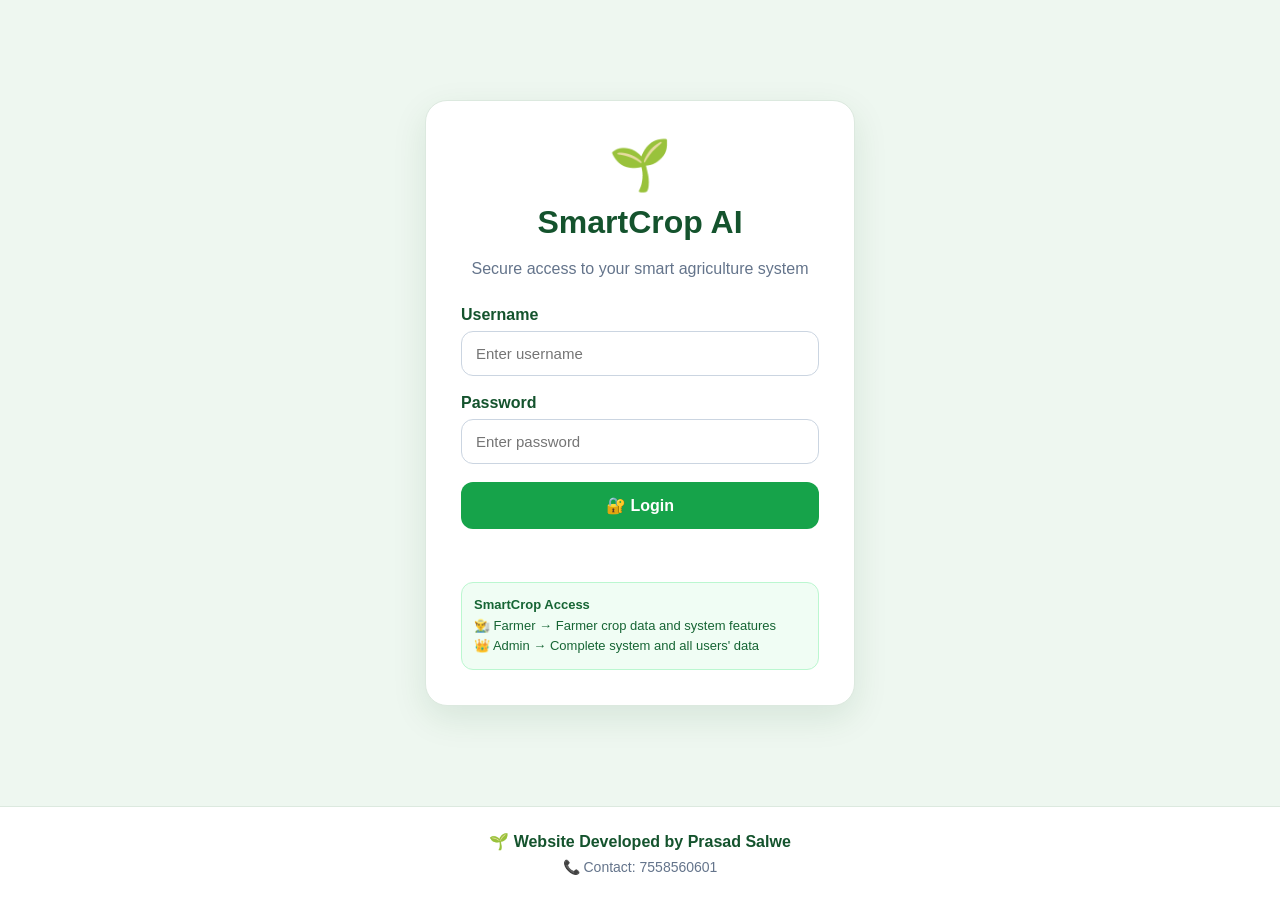
==== index.html @ 5cb2a94a "Add files via upload" ====
<!DOCTYPE html>
<html>

<head>

    <meta charset="UTF-8">

    <meta name="viewport"
          content="width=device-width, initial-scale=1.0">

    <title>SmartCrop AI</title>

    <link rel="stylesheet"
          href="style.css">


    <style>

        .home-hero {
            min-height: 520px;
            display: flex;
            align-items: center;
            justify-content: center;
            text-align: center;
            padding: 40px 20px;
        }

        .home-content {
            max-width: 850px;
        }

        .home-badge {
            display: inline-block;
            padding: 8px 14px;
            border-radius: 20px;
            background: #f0fdf4;
            border: 1px solid #bbf7d0;
            color: #166534;
            font-weight: bold;
            margin-bottom: 18px;
        }

        .home-content h1 {
            font-size: 56px;
            margin: 10px 0;
            color: #14532d;
        }

        .home-content h2 {
            font-size: 28px;
            margin: 15px 0;
            color: #166534;
        }

        .home-content p {
            max-width: 700px;
            margin: 0 auto 28px;
            color: #64748b;
            font-size: 17px;
            line-height: 1.7;
        }

        .home-actions {
            display: flex;
            justify-content: center;
            flex-wrap: wrap;
            gap: 12px;
        }

        .secondary-button {
            display: inline-block;
            padding: 12px 20px;
            border-radius: 12px;
            text-decoration: none;
            background: white;
            color: #166534;
            border: 1px solid #bbf7d0;
            font-weight: bold;
        }

        .secondary-button:hover {
            background: #f0fdf4;
        }

        .quick-section {
            width: 90%;
            max-width: 1100px;
            margin: 0 auto 70px;
        }

        .section-title {
            text-align: center;
            margin-bottom: 25px;
        }

        .section-title h2 {
            color: #14532d;
            margin-bottom: 8px;
        }

        .section-title p {
            color: #64748b;
        }

        .quick-cards {
            display: grid;
            grid-template-columns: repeat(3, 1fr);
            gap: 20px;
        }

        .quick-card {
            background: white;
            border: 1px solid #dce9df;
            border-radius: 20px;
            padding: 28px;
            text-align: center;
            box-shadow: 0 8px 25px rgba(0, 80, 30, 0.06);
        }

        .quick-icon {
            font-size: 42px;
            margin-bottom: 10px;
        }

        .quick-card h3 {
            color: #14532d;
        }

        .quick-card p {
            color: #64748b;
            line-height: 1.6;
        }

        .status-panel {
            width: 90%;
            max-width: 900px;
            margin: 0 auto 70px;
            background: white;
            border: 1px solid #dce9df;
            border-radius: 20px;
            padding: 25px;
            box-shadow: 0 8px 25px rgba(0, 80, 30, 0.06);
        }

        .status-grid {
            display: grid;
            grid-template-columns: repeat(4, 1fr);
            gap: 15px;
            margin-top: 20px;
        }

        .status-item {
            text-align: center;
            padding: 16px;
            background: #f8fff9;
            border-radius: 14px;
        }

        .status-item h3 {
            margin: 8px 0;
            color: #14532d;
        }

        .status-item p {
            margin: 0;
            color: #166534;
            font-weight: bold;
            font-size: 20px;
        }


        /* ================================
           USER INFO
        ================================= */

        .user-panel {
            display: flex;
            align-items: center;
            justify-content: flex-end;
            gap: 12px;
            padding: 10px 5%;
            background: #f8fff9;
            border-bottom: 1px solid #dce9df;
        }

        .user-info {
            display: flex;
            align-items: center;
            gap: 10px;
            color: #14532d;
            font-size: 14px;
        }

        .user-avatar {
            width: 38px;
            height: 38px;
            border-radius: 50%;
            background: #dcfce7;
            display: flex;
            align-items: center;
            justify-content: center;
            font-size: 20px;
        }

        .user-name {
            font-weight: bold;
        }

        .user-role {
            color: #64748b;
            font-size: 12px;
        }

        .logout-button {
            border: none;
            padding: 9px 15px;
            border-radius: 10px;
            background: #fee2e2;
            color: #b91c1c;
            font-weight: bold;
            cursor: pointer;
        }

        .logout-button:hover {
            background: #fecaca;
        }


        /* ================================
           ADMIN USER MANAGEMENT BUTTON
        ================================= */

        .admin-users-button {
            display: none;
            padding: 9px 15px;
            border-radius: 10px;
            background: #fff7d6;
            color: #805900;
            border: 1px solid #f3d36a;
            text-decoration: none;
            font-weight: bold;
            font-size: 14px;
        }

        .admin-users-button:hover {
            background: #ffefb0;
        }


        @media (max-width: 900px) {

            .quick-cards {
                grid-template-columns: 1fr;
            }

            .status-grid {
                grid-template-columns: repeat(2, 1fr);
            }

            .home-content h1 {
                font-size: 42px;
            }

            .user-panel {
                justify-content: center;
                flex-wrap: wrap;
            }

        }


        @media (max-width: 600px) {

            .status-grid {
                grid-template-columns: 1fr;
            }

        }

    </style>

</head>


<body>


    <!-- ================================
         NAVIGATION
    ================================= -->

    <nav>

        <div class="logo">
            🌱 SmartCrop AI
        </div>


        <div class="nav-links">

            <a href="index.html">
                Home
            </a>

            <a href="scanner.html">
                Crop Scanner
            </a>

            <a href="iot.html">
                IoT Monitoring
            </a>

            <a href="spraying.html">
                Spraying
            </a>

            <a href="analytics.html">
                Analytics
            </a>

            <a href="history.html">
                History
            </a>

            <a href="farmer-copilot.html">
                Farmer Copilot
            </a>

        </div>

    </nav>


    <!-- ================================
         LOGGED-IN USER PANEL
    ================================= -->

    <div class="user-panel">


        <div class="user-info">

            <div class="user-avatar"
                 id="userAvatar">
                👤
            </div>


            <div>

                <div
                    class="user-name"
                    id="userName"
                >
                    Loading...
                </div>


                <div
                    class="user-role"
                    id="userRole"
                >
                    Checking account...
                </div>

            </div>

        </div>


        <!-- ADMIN ONLY -->

        <a
            href="admin-users.html"
            id="adminUsersLink"
            class="admin-users-button"
        >
            👥 User Management
        </a>


        <button
            class="logout-button"
            onclick="logoutUser()"
        >
            🚪 Logout
        </button>

    </div>


    <!-- ================================
         HERO SECTION
    ================================= -->

    <section class="home-hero">

        <div class="home-content">


            <div class="home-badge">
                🌱 AI + IoT Smart Agriculture
            </div>


            <h1>
                SmartCrop AI
            </h1>


            <h2>
                Intelligent Crop Health Detection
                & Targeted Spraying
            </h2>


            <p>
                A smart agriculture system that combines
                AI-based crop health detection, IoT monitoring
                and targeted spraying to identify affected
                plants and support efficient crop management.
            </p>


            <div class="home-actions">

                <a
                    href="scanner.html"
                    class="button"
                >
                    📷 Scan Crop
                </a>


                <a
                    href="farmer-copilot.html"
                    class="secondary-button"
                >
                    🤖 Farmer Copilot
                </a>

            </div>

        </div>

    </section>


    <!-- ================================
         SMART AGRICULTURE TOOLS
    ================================= -->

    <section class="quick-section">


        <div class="section-title">

            <h2>
                🌾 Smart Agriculture Tools
            </h2>

            <p>
                Access the main SmartCrop AI modules.
            </p>

        </div>


        <div class="quick-cards">


            <!-- Scanner -->

            <div class="quick-card">

                <div class="quick-icon">
                    🤖
                </div>

                <h3>
                    AI Crop Scanner
                </h3>

                <p>
                    Upload a crop image and let SmartCrop AI
                    check whether the plant is healthy or
                    diseased.
                </p>

                <a
                    href="scanner.html"
                    class="secondary-button"
                >
                    Open Scanner
                </a>

            </div>


            <!-- IoT -->

            <div class="quick-card">

                <div class="quick-icon">
                    📡
                </div>

                <h3>
                    IoT Monitoring
                </h3>

                <p>
                    Monitor field conditions, machine status
                    and connected agriculture parameters.
                </p>

                <a
                    href="iot.html"
                    class="secondary-button"
                >
                    View IoT
                </a>

            </div>


            <!-- Spraying -->

            <div class="quick-card">

                <div class="quick-icon">
                    🎯
                </div>

                <h3>
                    Targeted Spraying
                </h3>

                <p>
                    Identify affected plants and manage
                    targeted spraying operations.
                </p>

                <a
                    href="spraying.html"
                    class="secondary-button"
                >
                    View Spraying
                </a>

            </div>


        </div>

    </section>


    <!-- ================================
         LIVE SUMMARY
    ================================= -->

    <section class="status-panel">


        <div class="section-title">

            <h2>
                📊 SmartCrop Summary
            </h2>

            <p id="summaryStatus">
                Loading latest system data...
            </p>

        </div>


        <div class="status-grid">


            <div class="status-item">

                <div>
                    🌱
                </div>

                <h3>
                    Scanned
                </h3>

                <p id="totalScanned">
                    --
                </p>

            </div>


            <div class="status-item">

                <div>
                    🟢
                </div>

                <h3>
                    Healthy
                </h3>

                <p id="healthyPlants">
                    --
                </p>

            </div>


            <div class="status-item">

                <div>
                    🔴
                </div>

                <h3>
                    Diseased
                </h3>

                <p id="diseasedPlants">
                    --
                </p>

            </div>


            <div class="status-item">

                <div>
                    💦
                </div>

                <h3>
                    Spray
                </h3>

                <p id="sprayOperations">
                    --
                </p>

            </div>


        </div>

    </section>


    <!-- ================================
         FOOTER
    ================================= -->

    <footer style="
        margin-top: 30px;
        padding: 32px 20px;
        text-align: center;
        background: white;
        border-top: 1px solid #dce9df;
        box-shadow: 0 -3px 15px rgba(0, 80, 30, 0.06);
    ">


        <p style="
            margin: 0;
            color: #14532d;
            font-size: 18px;
            font-weight: bold;
        ">
            🌱 SmartCrop AI
        </p>


        <p style="
            margin: 8px 0;
            color: #166534;
            font-size: 16px;
            font-weight: bold;
        ">
            Website Developed by Prasad Salwe
        </p>


        <p style="
            margin: 8px 0;
            color: #64748b;
            font-size: 15px;
        ">
            📞 Contact: 7558560601
        </p>


        <p style="
            margin: 8px 0 0;
            color: #64748b;
            font-size: 14px;
        ">
            AI-Based Crop Health Detection and
            Targeted Spraying System
        </p>


        <p style="
            margin: 12px 0 0;
            color: #94a3b8;
            font-size: 13px;
        ">
            © 2026 SmartCrop AI. All rights reserved.
        </p>

    </footer>


    <!-- ================================
         JAVASCRIPT
    ================================= -->

    <script>


        /* =================================
           CHECK LOGIN
        ================================= */

        function checkLogin() {

            const savedUser =
                localStorage.getItem(
                    "smartcrop_user"
                );


            if (!savedUser) {

                window.location.href =
                    "login.html";

                return null;

            }


            try {

                const user =
                    JSON.parse(savedUser);

                return user;

            }

            catch (error) {

                console.error(
                    "Invalid user session",
                    error
                );


                localStorage.removeItem(
                    "smartcrop_user"
                );

                localStorage.removeItem(
                    "smartcrop_role"
                );

                localStorage.removeItem(
                    "smartcrop_username"
                );

                localStorage.removeItem(
                    "smartcrop_user_id"
                );


                window.location.href =
                    "login.html";

                return null;

            }

        }


        /* =================================
           DISPLAY USER
        ================================= */

        function displayUser() {

            const user =
                checkLogin();


            if (!user) {
                return;
            }


            const userName =
                document.getElementById(
                    "userName"
                );


            const userRole =
                document.getElementById(
                    "userRole"
                );


            const userAvatar =
                document.getElementById(
                    "userAvatar"
                );


            const adminUsersLink =
                document.getElementById(
                    "adminUsersLink"
                );


            userName.innerText =
                user.name ||
                user.username;


            if (user.role === "admin") {

                userRole.innerText =
                    "👑 Administrator";

                userAvatar.innerText =
                    "👑";


                /* =========================
                   SHOW ADMIN USER MANAGEMENT
                ========================= */

                if (adminUsersLink) {

                    adminUsersLink.style.display =
                        "inline-block";

                }

            }

            else {

                userRole.innerText =
                    "👨‍🌾 Farmer";

                userAvatar.innerText =
                    "👨‍🌾";


                /* =========================
                   KEEP ADMIN LINK HIDDEN
                ========================= */

                if (adminUsersLink) {

                    adminUsersLink.style.display =
                        "none";

                }

            }

        }


        /* =================================
           LOGOUT
        ================================= */

        function logoutUser() {

            const confirmLogout =
                confirm(
                    "Are you sure you want to logout?"
                );


            if (!confirmLogout) {
                return;
            }


            localStorage.removeItem(
                "smartcrop_user"
            );

            localStorage.removeItem(
                "smartcrop_role"
            );

            localStorage.removeItem(
                "smartcrop_username"
            );

            localStorage.removeItem(
                "smartcrop_user_id"
            );


            window.location.href =
                "login.html";

        }


        /* =================================
           LOAD DASHBOARD SUMMARY
        ================================= */

        async function loadSummary() {

            try {

                const response =
                    await fetch(
                        "http://127.0.0.1:5000/api/dashboard"
                    );


                const data =
                    await response.json();


                if (!response.ok) {

                    throw new Error(
                        "Backend unavailable"
                    );

                }


                document.getElementById(
                    "totalScanned"
                ).innerText =
                    data.total_scanned;


                document.getElementById(
                    "healthyPlants"
                ).innerText =
                    data.healthy;


                document.getElementById(
                    "diseasedPlants"
                ).innerText =
                    data.diseased;


                document.getElementById(
                    "sprayOperations"
                ).innerText =
                    data.spray_operations;


                document.getElementById(
                    "summaryStatus"
                ).innerText =
                    "🟢 Live data from SmartCrop database";

            }


            catch (error) {

                console.error(error);


                document.getElementById(
                    "totalScanned"
                ).innerText =
                    "—";


                document.getElementById(
                    "healthyPlants"
                ).innerText =
                    "—";


                document.getElementById(
                    "diseasedPlants"
                ).innerText =
                    "—";


                document.getElementById(
                    "sprayOperations"
                ).innerText =
                    "—";


                document.getElementById(
                    "summaryStatus"
                ).innerText =
                    "🔴 Backend connection unavailable";

            }

        }


        /* =================================
           START PAGE
        ================================= */

        displayUser();

        loadSummary();


        /* Refresh live summary every 5 seconds */

        setInterval(
            loadSummary,
            5000
        );


    </script>


</body>

</html>
---- style.css ----
* {
    box-sizing: border-box;
}

body {
    margin: 0;
    font-family: Arial, sans-serif;
    background: #eef7f0;
    color: #17321f;
}

/* NAVBAR */

nav {
    background: white;
    padding: 18px 6%;
    display: flex;
    justify-content: space-between;
    align-items: center;
    border-bottom: 1px solid #dce9df;
    box-shadow: 0 3px 15px rgba(0, 80, 30, 0.08);
}

.logo {
    color: #15803d;
    font-size: 22px;
    font-weight: bold;
}

/* HERO */

.hero {
    text-align: center;
    padding: 80px 20px;
}

.hero h1 {
    font-size: 48px;
    margin-bottom: 15px;
    color: #14532d;
}

.hero p {
    font-size: 19px;
    color: #64748b;
    max-width: 700px;
    margin: auto;
    line-height: 1.6;
}

/* BUTTON */

.button {
    display: inline-block;
    margin-top: 25px;
    padding: 13px 25px;
    background: #16a34a;
    color: white;
    text-decoration: none;
    border-radius: 10px;
    font-weight: bold;
}

.button:hover {
    background: #15803d;
}

/* MOBILE */

@media (max-width: 700px) {

    nav {
        flex-direction: column;
        gap: 12px;
    }

    .hero h1 {
        font-size: 34px;
    }

}
/* DASHBOARD */

.dashboard {
    width: 90%;
    max-width: 1200px;
    margin: 20px auto 60px;
    display: grid;
    grid-template-columns: repeat(4, 1fr);
    gap: 22px;
}


/* CARDS */

.card {
    background: white;
    padding: 28px 20px;
    border-radius: 20px;
    text-align: center;
    border: 1px solid #dce9df;
    box-shadow: 0 8px 25px rgba(0, 80, 30, 0.08);
    transition: 0.3s;
}

.card:hover {
    transform: translateY(-7px);
    box-shadow: 0 15px 30px rgba(0, 100, 40, 0.15);
}

.card h2 {
    color: #14532d;
    margin: 12px 0;
}

.card p {
    color: #64748b;
    line-height: 1.5;
}


/* ICON */

.icon {
    width: 65px;
    height: 65px;
    margin: auto;
    display: flex;
    align-items: center;
    justify-content: center;
    background: #ecfdf5;
    border-radius: 18px;
    font-size: 32px;
}


/* MOBILE */

@media (max-width: 900px) {

    .dashboard {
        grid-template-columns: repeat(2, 1fr);
    }

}

@media (max-width: 600px) {

    .dashboard {
        grid-template-columns: 1fr;
    }

}
/* PROJECT OVERVIEW */

.overview {
    width: 90%;
    max-width: 1200px;
    margin: 80px auto;
}

.overview-heading {
    max-width: 700px;
    margin-bottom: 40px;
}

.overview-heading span {
    color: #16a34a;
    font-size: 13px;
    font-weight: bold;
    letter-spacing: 2px;
}

.overview-heading h2 {
    font-size: 34px;
    color: #14532d;
    margin: 12px 0;
}

.overview-heading p {
    color: #64748b;
    line-height: 1.7;
    font-size: 16px;
}

.overview-cards {
    display: grid;
    grid-template-columns: repeat(3, 1fr);
    gap: 25px;
}

.overview-card {
    background: white;
    padding: 32px;
    border-radius: 18px;
    border: 1px solid #dce9df;
    transition: 0.3s;
}

.overview-card:hover {
    transform: translateY(-5px);
    box-shadow: 0 15px 35px rgba(0, 80, 30, 0.10);
}

.overview-icon {
    font-size: 30px;
    margin-bottom: 18px;
}

.overview-card h3 {
    color: #14532d;
    font-size: 21px;
    margin-bottom: 10px;
}

.overview-card p {
    color: #64748b;
    line-height: 1.6;
    margin: 0;
}


/* MOBILE */

@media (max-width: 800px) {

    .overview-cards {
        grid-template-columns: 1fr;
    }

    .overview-heading h2 {
        font-size: 28px;
    }

}
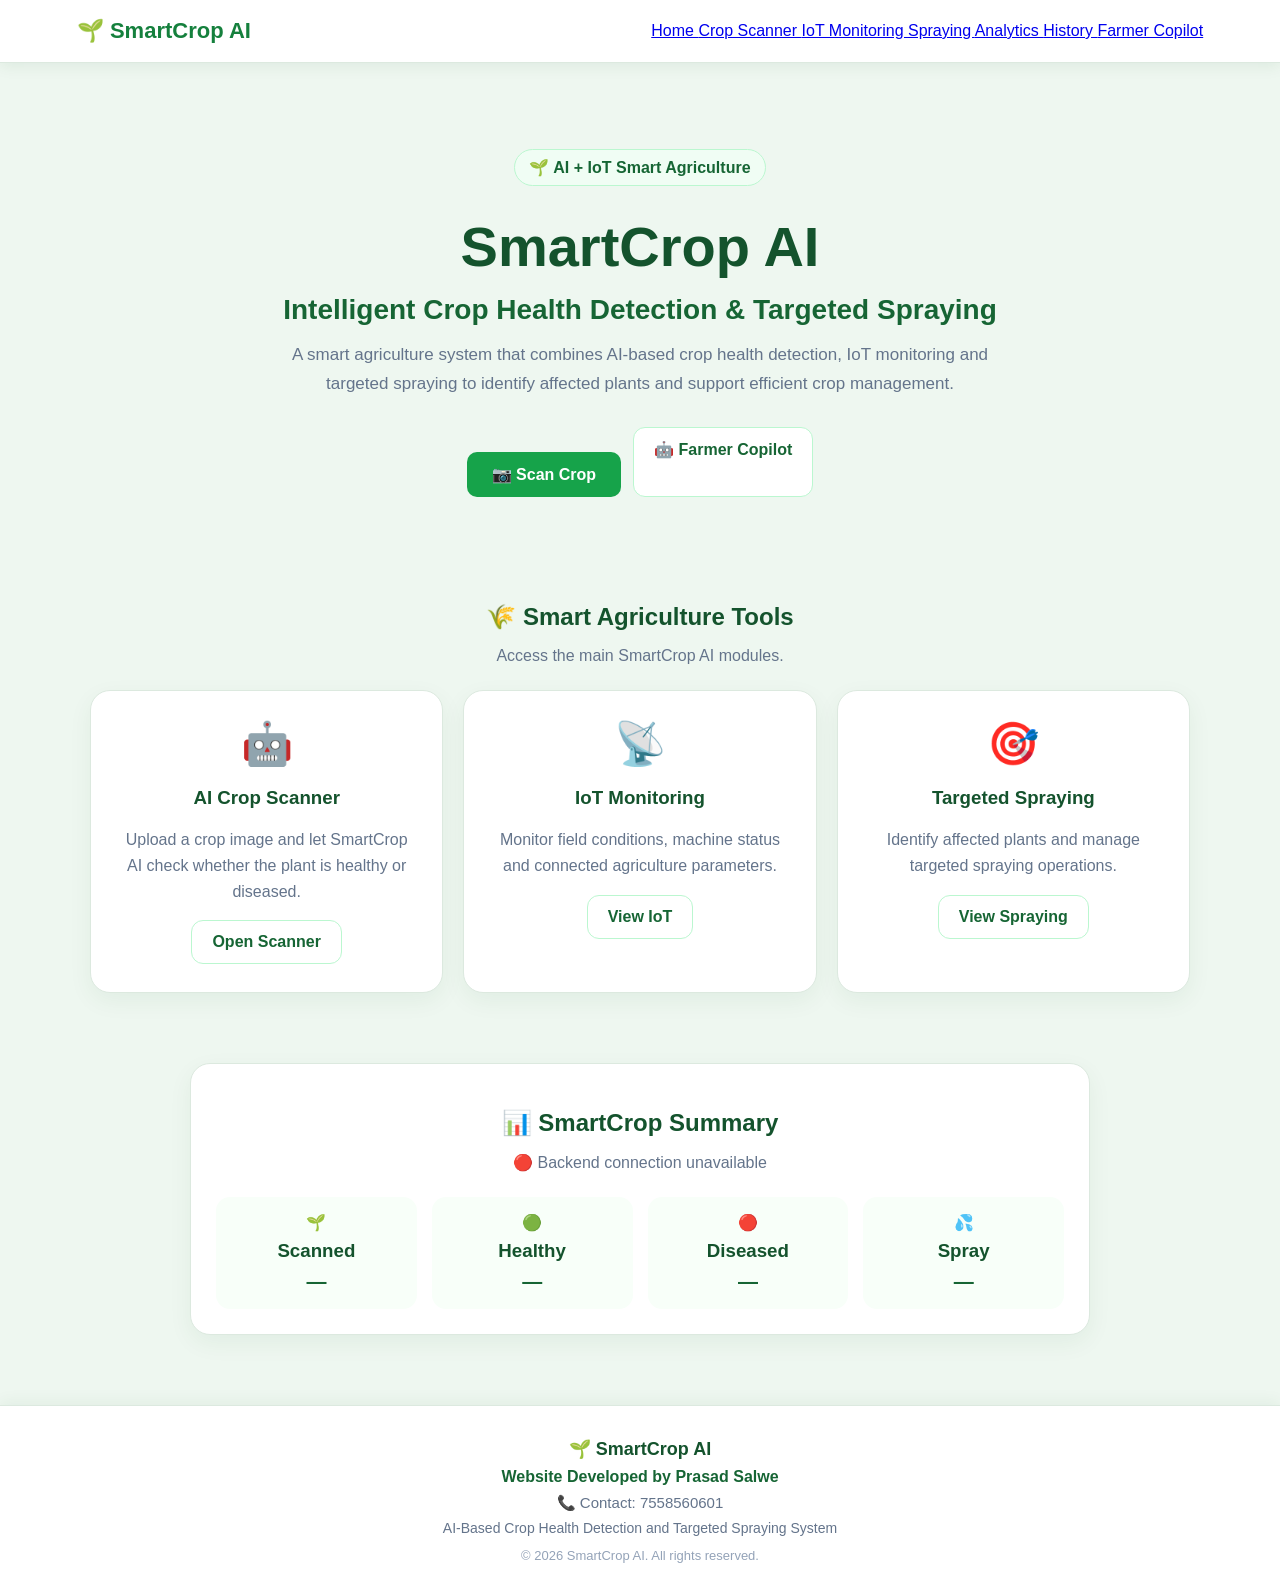
==== commit 4eabb95b: "Update index.html" ====
--- a/index.html
+++ b/index.html
@@ -3,16 +3,9 @@
 
 <head>
 
-    <meta charset="UTF-8">
-
-    <meta name="viewport"
-          content="width=device-width, initial-scale=1.0">
-
     <title>SmartCrop AI</title>
 
-    <link rel="stylesheet"
-          href="style.css">
-
+    <link rel="stylesheet" href="style.css">
 
     <style>
 
@@ -169,84 +162,6 @@
         }
 
 
-        /* ================================
-           USER INFO
-        ================================= */
-
-        .user-panel {
-            display: flex;
-            align-items: center;
-            justify-content: flex-end;
-            gap: 12px;
-            padding: 10px 5%;
-            background: #f8fff9;
-            border-bottom: 1px solid #dce9df;
-        }
-
-        .user-info {
-            display: flex;
-            align-items: center;
-            gap: 10px;
-            color: #14532d;
-            font-size: 14px;
-        }
-
-        .user-avatar {
-            width: 38px;
-            height: 38px;
-            border-radius: 50%;
-            background: #dcfce7;
-            display: flex;
-            align-items: center;
-            justify-content: center;
-            font-size: 20px;
-        }
-
-        .user-name {
-            font-weight: bold;
-        }
-
-        .user-role {
-            color: #64748b;
-            font-size: 12px;
-        }
-
-        .logout-button {
-            border: none;
-            padding: 9px 15px;
-            border-radius: 10px;
-            background: #fee2e2;
-            color: #b91c1c;
-            font-weight: bold;
-            cursor: pointer;
-        }
-
-        .logout-button:hover {
-            background: #fecaca;
-        }
-
-
-        /* ================================
-           ADMIN USER MANAGEMENT BUTTON
-        ================================= */
-
-        .admin-users-button {
-            display: none;
-            padding: 9px 15px;
-            border-radius: 10px;
-            background: #fff7d6;
-            color: #805900;
-            border: 1px solid #f3d36a;
-            text-decoration: none;
-            font-weight: bold;
-            font-size: 14px;
-        }
-
-        .admin-users-button:hover {
-            background: #ffefb0;
-        }
-
-
         @media (max-width: 900px) {
 
             .quick-cards {
@@ -261,11 +176,6 @@
                 font-size: 42px;
             }
 
-            .user-panel {
-                justify-content: center;
-                flex-wrap: wrap;
-            }
-
         }
 
 
@@ -295,7 +205,6 @@
             🌱 SmartCrop AI
         </div>
 
-
         <div class="nav-links">
 
             <a href="index.html">
@@ -331,63 +240,6 @@
     </nav>
 
 
-    <!-- ================================
-         LOGGED-IN USER PANEL
-    ================================= -->
-
-    <div class="user-panel">
-
-
-        <div class="user-info">
-
-            <div class="user-avatar"
-                 id="userAvatar">
-                👤
-            </div>
-
-
-            <div>
-
-                <div
-                    class="user-name"
-                    id="userName"
-                >
-                    Loading...
-                </div>
-
-
-                <div
-                    class="user-role"
-                    id="userRole"
-                >
-                    Checking account...
-                </div>
-
-            </div>
-
-        </div>
-
-
-        <!-- ADMIN ONLY -->
-
-        <a
-            href="admin-users.html"
-            id="adminUsersLink"
-            class="admin-users-button"
-        >
-            👥 User Management
-        </a>
-
-
-        <button
-            class="logout-button"
-            onclick="logoutUser()"
-        >
-            🚪 Logout
-        </button>
-
-    </div>
-
 
     <!-- ================================
          HERO SECTION
@@ -397,22 +249,18 @@
 
         <div class="home-content">
 
-
             <div class="home-badge">
                 🌱 AI + IoT Smart Agriculture
             </div>
-
 
             <h1>
                 SmartCrop AI
             </h1>
-
 
             <h2>
                 Intelligent Crop Health Detection
                 & Targeted Spraying
             </h2>
-
 
             <p>
                 A smart agriculture system that combines
@@ -431,7 +279,6 @@
                     📷 Scan Crop
                 </a>
 
-
                 <a
                     href="farmer-copilot.html"
                     class="secondary-button"
@@ -446,12 +293,12 @@
     </section>
 
 
+
     <!-- ================================
          SMART AGRICULTURE TOOLS
     ================================= -->
 
     <section class="quick-section">
-
 
         <div class="section-title">
 
@@ -497,6 +344,7 @@
             </div>
 
 
+
             <!-- IoT -->
 
             <div class="quick-card">
@@ -524,6 +372,7 @@
             </div>
 
 
+
             <!-- Spraying -->
 
             <div class="quick-card">
@@ -556,13 +405,13 @@
     </section>
 
 
+
     <!-- ================================
          LIVE SUMMARY
     ================================= -->
 
     <section class="status-panel">
 
-
         <div class="section-title">
 
             <h2>
@@ -596,6 +445,7 @@
             </div>
 
 
+
             <div class="status-item">
 
                 <div>
@@ -613,6 +463,7 @@
             </div>
 
 
+
             <div class="status-item">
 
                 <div>
@@ -630,6 +481,7 @@
             </div>
 
 
+
             <div class="status-item">
 
                 <div>
@@ -650,6 +502,7 @@
         </div>
 
     </section>
+
 
 
     <!-- ================================
@@ -665,7 +518,6 @@
         box-shadow: 0 -3px 15px rgba(0, 80, 30, 0.06);
     ">
 
-
         <p style="
             margin: 0;
             color: #14532d;
@@ -716,208 +568,12 @@
     </footer>
 
 
+
     <!-- ================================
          JAVASCRIPT
     ================================= -->
 
     <script>
-
-
-        /* =================================
-           CHECK LOGIN
-        ================================= */
-
-        function checkLogin() {
-
-            const savedUser =
-                localStorage.getItem(
-                    "smartcrop_user"
-                );
-
-
-            if (!savedUser) {
-
-                window.location.href =
-                    "login.html";
-
-                return null;
-
-            }
-
-
-            try {
-
-                const user =
-                    JSON.parse(savedUser);
-
-                return user;
-
-            }
-
-            catch (error) {
-
-                console.error(
-                    "Invalid user session",
-                    error
-                );
-
-
-                localStorage.removeItem(
-                    "smartcrop_user"
-                );
-
-                localStorage.removeItem(
-                    "smartcrop_role"
-                );
-
-                localStorage.removeItem(
-                    "smartcrop_username"
-                );
-
-                localStorage.removeItem(
-                    "smartcrop_user_id"
-                );
-
-
-                window.location.href =
-                    "login.html";
-
-                return null;
-
-            }
-
-        }
-
-
-        /* =================================
-           DISPLAY USER
-        ================================= */
-
-        function displayUser() {
-
-            const user =
-                checkLogin();
-
-
-            if (!user) {
-                return;
-            }
-
-
-            const userName =
-                document.getElementById(
-                    "userName"
-                );
-
-
-            const userRole =
-                document.getElementById(
-                    "userRole"
-                );
-
-
-            const userAvatar =
-                document.getElementById(
-                    "userAvatar"
-                );
-
-
-            const adminUsersLink =
-                document.getElementById(
-                    "adminUsersLink"
-                );
-
-
-            userName.innerText =
-                user.name ||
-                user.username;
-
-
-            if (user.role === "admin") {
-
-                userRole.innerText =
-                    "👑 Administrator";
-
-                userAvatar.innerText =
-                    "👑";
-
-
-                /* =========================
-                   SHOW ADMIN USER MANAGEMENT
-                ========================= */
-
-                if (adminUsersLink) {
-
-                    adminUsersLink.style.display =
-                        "inline-block";
-
-                }
-
-            }
-
-            else {
-
-                userRole.innerText =
-                    "👨‍🌾 Farmer";
-
-                userAvatar.innerText =
-                    "👨‍🌾";
-
-
-                /* =========================
-                   KEEP ADMIN LINK HIDDEN
-                ========================= */
-
-                if (adminUsersLink) {
-
-                    adminUsersLink.style.display =
-                        "none";
-
-                }
-
-            }
-
-        }
-
-
-        /* =================================
-           LOGOUT
-        ================================= */
-
-        function logoutUser() {
-
-            const confirmLogout =
-                confirm(
-                    "Are you sure you want to logout?"
-                );
-
-
-            if (!confirmLogout) {
-                return;
-            }
-
-
-            localStorage.removeItem(
-                "smartcrop_user"
-            );
-
-            localStorage.removeItem(
-                "smartcrop_role"
-            );
-
-            localStorage.removeItem(
-                "smartcrop_username"
-            );
-
-            localStorage.removeItem(
-                "smartcrop_user_id"
-            );
-
-
-            window.location.href =
-                "login.html";
-
-        }
 
 
         /* =================================
@@ -1018,11 +674,10 @@
         }
 
 
+
         /* =================================
            START PAGE
         ================================= */
-
-        displayUser();
 
         loadSummary();
 
@@ -1040,4 +695,4 @@
 
 </body>
 
-</html>+</html>
